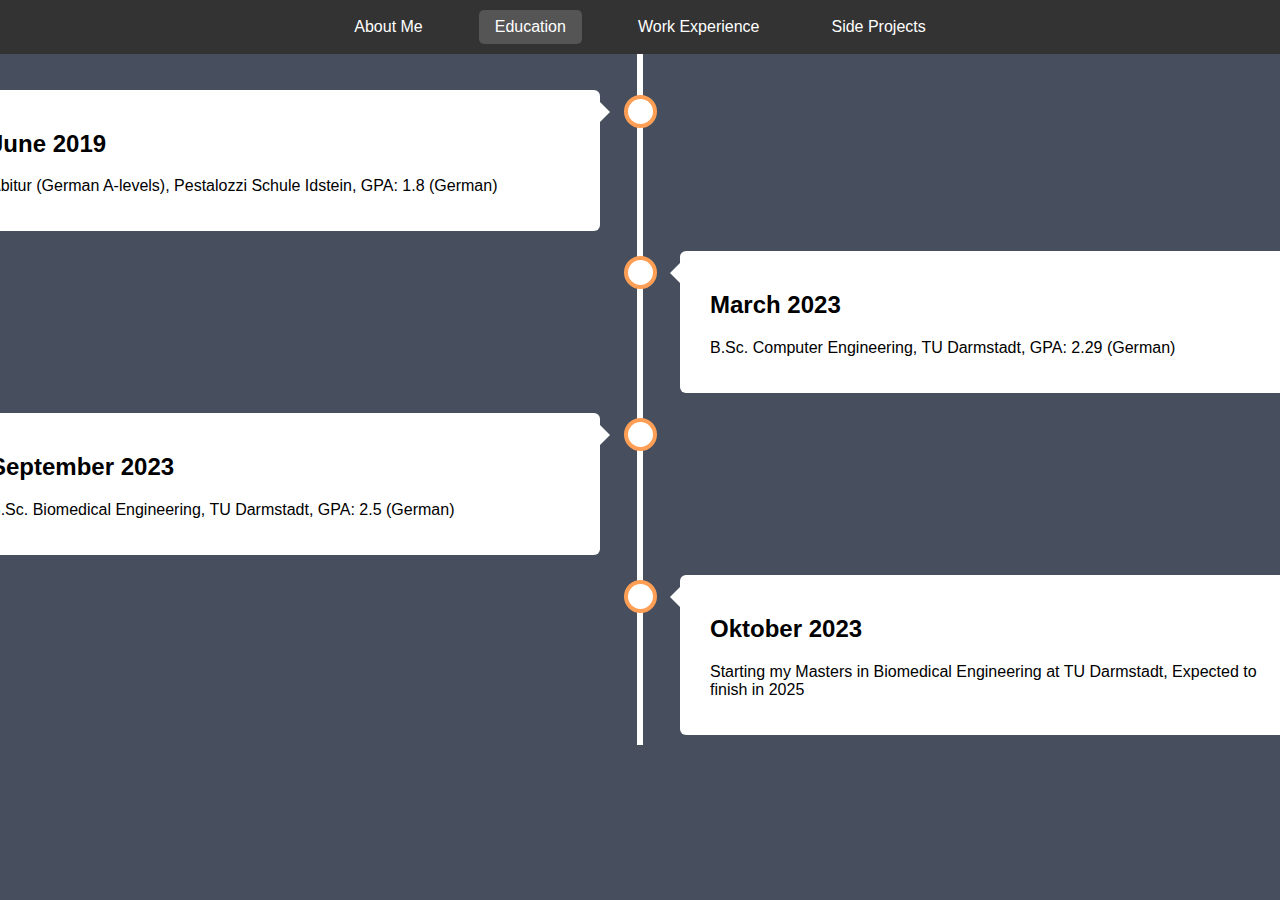
==== education.html @ 8ce6bfe8 "New design first commit" ====
<!DOCTYPE html>
<html lang="en">
<head>
    <meta charset="UTF-8">
    <meta name="viewport" content="width=device-width, initial-scale=1.0">
    <title>About Me</title>
    <link rel="stylesheet" href="educationStyles.css">
</head>
<body>
    <header>
        <nav class="main-nav">
            <ul>
                <li><a href="about.html">About Me</a></li>
                <li><a href="education.html" class="active">Education</a></li>
                <li><a href="work.html">Work Experience</a></li>
                <li><a href="projects.html">Side Projects</a></li>
            </ul>
        </nav>
    </header>
    <main>
        
        <div class="timeline">
            
            <div class="container left">
              <div class="content">
                <h2>June 2019</h2>
                <p>Abitur (German A-levels), Pestalozzi Schule Idstein, GPA: 1.8 (German)</p>
              </div>
            </div>
            <div class="container right">
                <div class="content">
                  <h2>March 2023</h2>
                  <p>B.Sc. Computer Engineering, TU Darmstadt, GPA: 2.29 (German)</p>
                </div>
              </div>
            <div class="container left">
            <div class="content">
              <h2>September 2023</h2>
              <p>B.Sc. Biomedical Engineering, TU Darmstadt, GPA: 2.5 (German)</p>
            </div>
          </div>
          <div class="container right">
            <div class="content">
              <h2>Oktober 2023</h2>
              <p>Starting my Masters in Biomedical Engineering at TU Darmstadt, Expected to finish in 2025</p>
            </div>
          </div>
          </div>
    </main>
</body>
</html>
---- educationStyles.css ----
* {
    box-sizing: border-box;
  }
 
  body {
    margin: 0;
    font-family: Arial, sans-serif;
    zoom:100%;
    user-zoom:fixed;
    background-color: #474e5d;
 }
 header {
    background-color: #333;
    padding: 10px;
 }
 
 nav {
    display: flex;
    justify-content: center;
 }
 
 ul {
    list-style: none;
    margin: 0;
    padding: 0;
 }
 
 li {
    margin: 0 10px;
 }
 
 a {
    text-decoration: none;
    color: #fff;
    padding: 8px 16px;
    display: inline-block;
 }
 
 a:hover {
    background-color: #555;
 }
 
 /* Style for the main navigation */
 .main-nav {
    background-color: #333;
    user-zoom: fixed;
 }
 
 .main-nav ul {
    display: flex;
    justify-content: center;
 }
 
 .main-nav li {
    margin: 0 20px;
 }
 
 /* Optional: Change color on hover */
 .main-nav a:hover {
    background-color: #555;
    border-radius: 5px;
 }
 /* Style for the active link */
 .main-nav a.active {
    background-color: #555;
    border-radius: 5px;
 }
  
  /* The actual timeline (the vertical ruler) */
  .timeline {
    padding-top: 2%;
    position: relative;
    max-width: 1200px;
    margin: 0 auto;
  }
  
  /* The actual timeline (the vertical ruler) */
  .timeline::after {
    content: '';
    position: absolute;
    width: 6px;
    background-color: white;
    top: 0;
    bottom: 0;
    left: 50%;
    margin-left: -3px;
  }
  
  /* Container around content */
  .container {
    padding: 10px 40px;
    position: relative;
    background-color: inherit;
    width: 60%;
  }
  
  /* The circles on the timeline */
  .container::after {
    content: '';
    position: absolute;
    width: 25px;
    height: 25px;
    right: -17px;
    background-color: white;
    border: 4px solid #FF9F55;
    top: 15px;
    border-radius: 50%;
    z-index: 1;
  }
  
  /* Place the container to the left */
  .left {
    left: -10%;
  }
  
  /* Place the container to the right */
  .right {
    left: 50%;
  }
  
  /* Add arrows to the left container (pointing right) */
  .left::before {
    content: " ";
    height: 0;
    position: absolute;
    top: 22px;
    width: 0;
    z-index: 1;
    right: 30px;
    border: medium solid white;
    border-width: 10px 0 10px 10px;
    border-color: transparent transparent transparent white;
  }
  
  /* Add arrows to the right container (pointing left) */
  .right::before {
    content: " ";
    height: 0;
    position: absolute;
    top: 22px;
    width: 0;
    z-index: 1;
    left: 30px;
    border: medium solid white;
    border-width: 10px 10px 10px 0;
    border-color: transparent white transparent transparent;
  }
  
  /* Fix the circle for containers on the right side */
  .right::after {
    left: -16px;
  }
  
  /* The actual content */
  .content {
    padding: 20px 30px;
    background-color: white;
    position: relative;
    border-radius: 6px;
  }
  
  /* Media queries - Responsive timeline on screens less than 600px wide */
  @media screen and (max-width: 600px) {
  /* Place the timelime to the left */
    .timeline::after {
      left: 31px;
    }
  
  /* Full-width containers */
    .container {
      width: 100%;
      padding-left: 70px;
      padding-right: 25px;
    }
  
  /* Make sure that all arrows are pointing leftwards */
    .container::before {
      left: 60px;
      border: medium solid white;
      border-width: 10px 10px 10px 0;
      border-color: transparent white transparent transparent;
    }
  
  /* Make sure all circles are at the same spot */
    .left::after, .right::after {
      left: 15px;
    }
  
  /* Make all right containers behave like the left ones */
    .right {
      left: 0%;
    }
  }
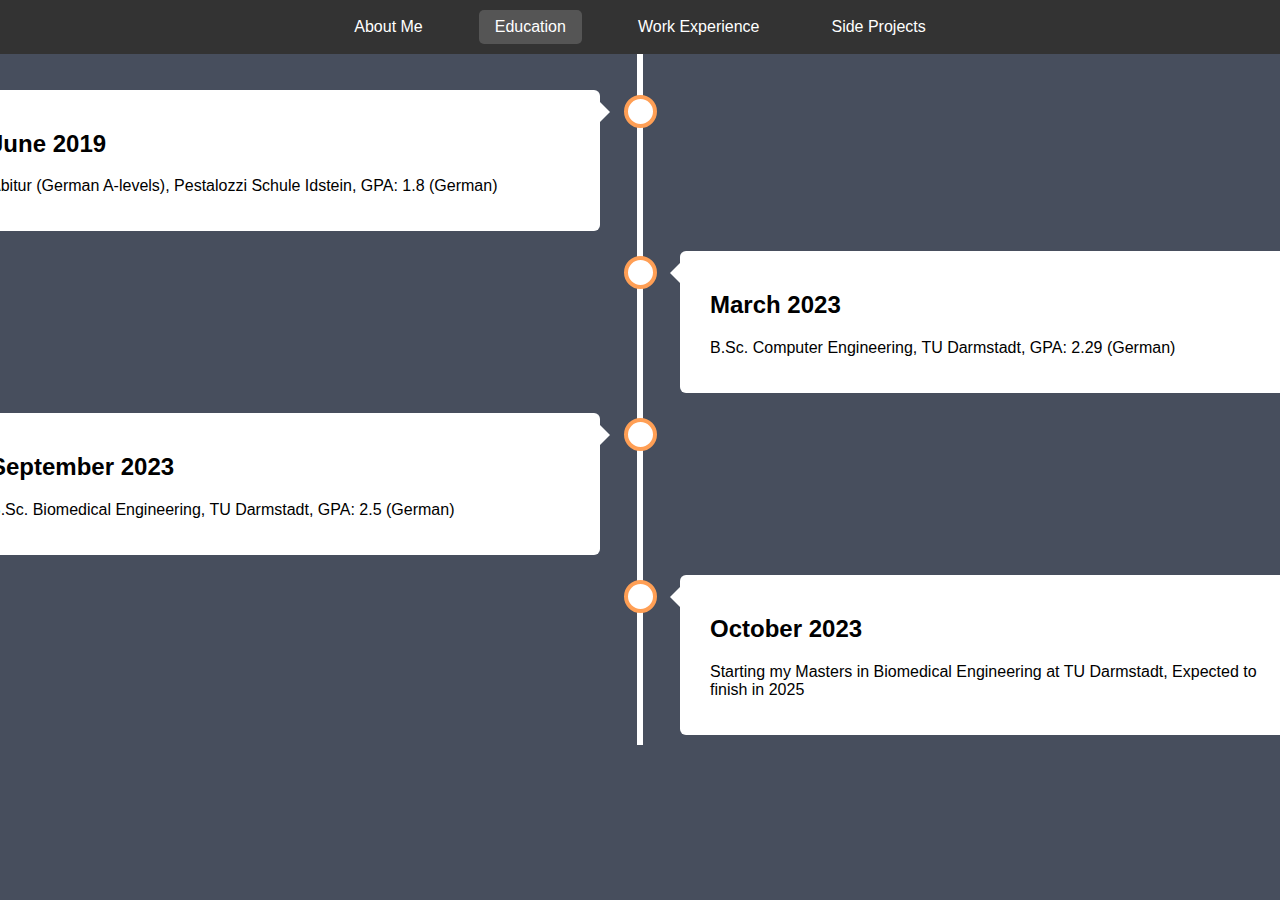
==== commit 8407389c: "small fix" ====
--- a/education.html
+++ b/education.html
@@ -41,7 +41,7 @@
           </div>
           <div class="container right">
             <div class="content">
-              <h2>Oktober 2023</h2>
+              <h2>October 2023</h2>
               <p>Starting my Masters in Biomedical Engineering at TU Darmstadt, Expected to finish in 2025</p>
             </div>
           </div>
